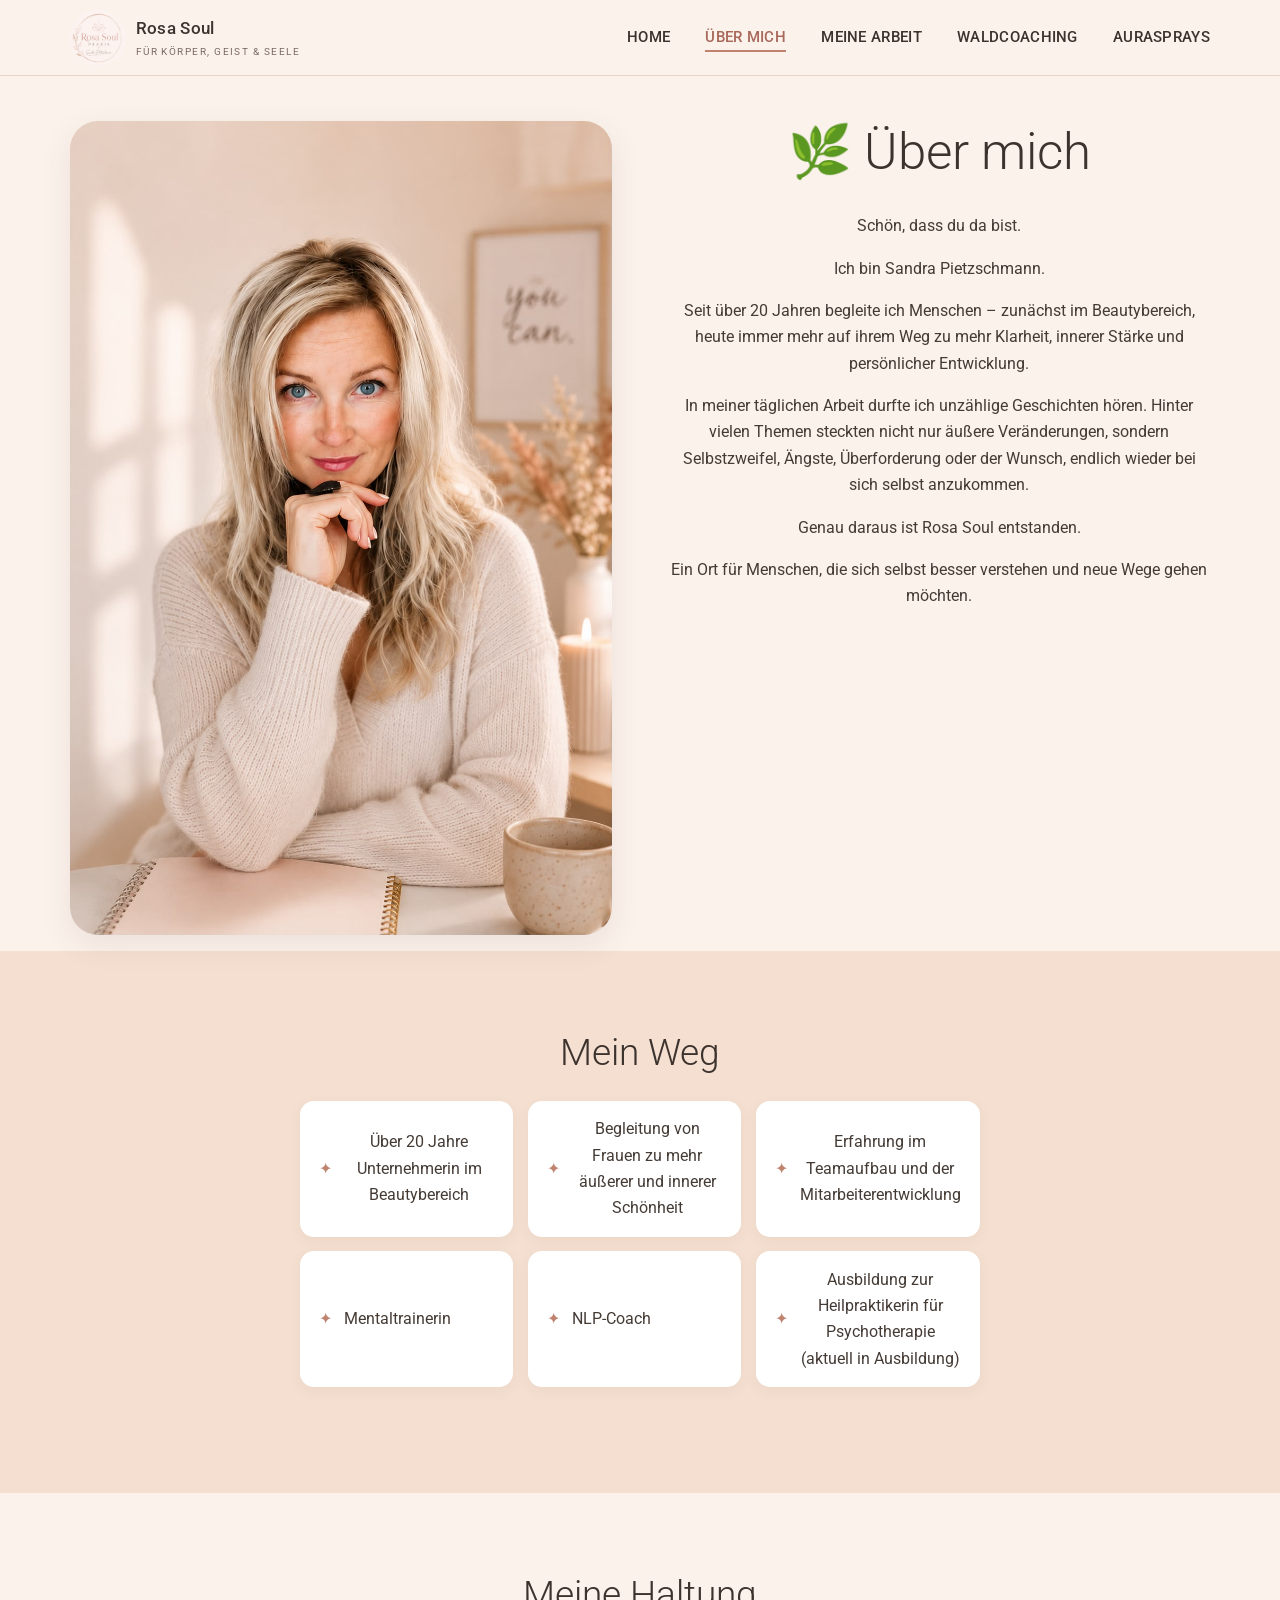
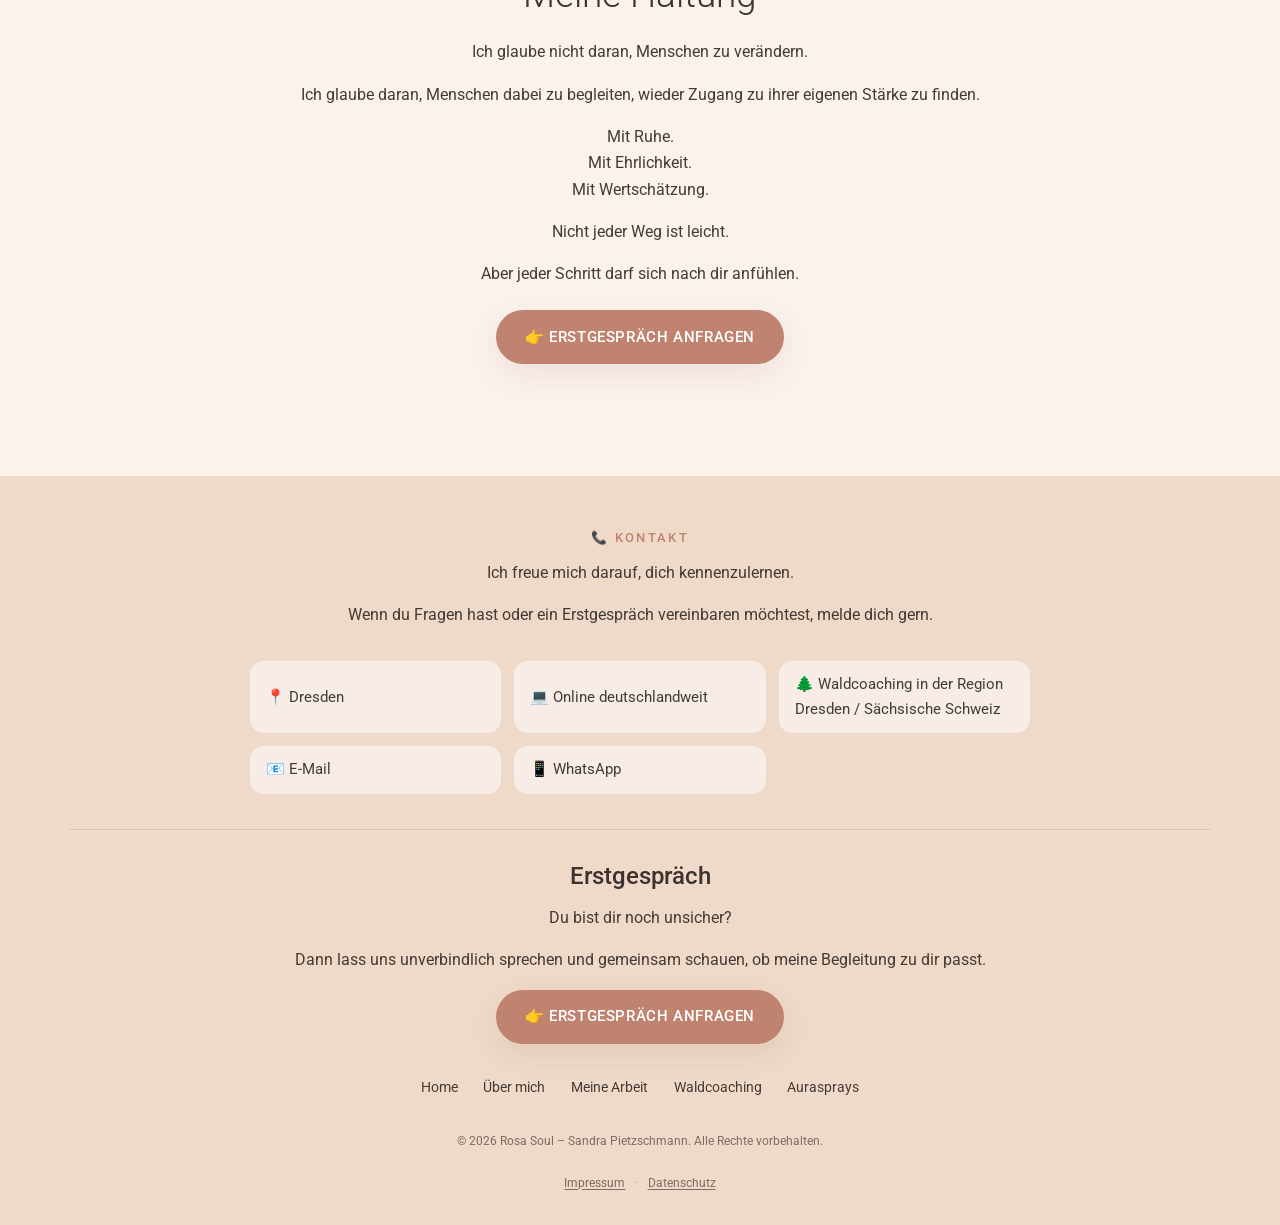
==== aboutme.html @ 737c42b9 "Add Rosa Soul website (5 content pages, Impressum, Datenschutz) Mobile-first HTML/CSS/JS site with s" ====
<!DOCTYPE html>
<html lang="de">
<head>
<meta charset="UTF-8">
<meta name="viewport" content="width=device-width, initial-scale=1.0">
<title>Über mich – Sandra Pietzschmann | Rosa Soul</title>
<meta name="description" content="Lerne Sandra Pietzschmann kennen – über 20 Jahre Erfahrung als Unternehmerin, Mentaltrainerin, NLP-Coach und angehende Heilpraktikerin für Psychotherapie.">
<link rel="stylesheet" href="css/style.css">
</head>
<body data-page="aboutme">

<header class="site-header">
  <div class="container">
    <a href="index.html" class="brand">
      <img src="images/logo.jpeg" alt="Rosa Soul Praxis Logo">
      <span>
        <span class="brand-name">Rosa Soul</span>
        <span class="brand-tagline">Für Körper, Geist &amp; Seele</span>
      </span>
    </a>
    <button class="nav-toggle" aria-label="Menü öffnen" aria-expanded="false">
      <span></span><span></span><span></span>
    </button>
    <nav class="main-nav">
      <ul>
        <li><a href="index.html" data-page="home">Home</a></li>
        <li><a href="aboutme.html" data-page="aboutme">Über mich</a></li>
        <li><a href="mywork.html" data-page="mywork">Meine Arbeit</a></li>
        <li><a href="forestcoaching.html" data-page="forestcoaching">Waldcoaching</a></li>
        <li><a href="auraspray.html" data-page="auraspray">Aurasprays</a></li>
      </ul>
    </nav>
  </div>
</header>
<div class="nav-backdrop"></div>

<main>

  <section class="page-hero">
    <div class="container">
      <div class="two-col">
        <div class="col-image">
          <img src="images/sandra.jpeg" alt="Sandra Pietzschmann">
        </div>
        <div class="col-text">
          <h1>🌿 Über mich</h1>
          <p>Schön, dass du da bist.</p>
          <p>Ich bin Sandra Pietzschmann.</p>
          <p>Seit über 20 Jahren begleite ich Menschen – zunächst im Beautybereich, heute immer mehr auf ihrem Weg zu mehr Klarheit, innerer Stärke und persönlicher Entwicklung.</p>
          <p>In meiner täglichen Arbeit durfte ich unzählige Geschichten hören. Hinter vielen Themen steckten nicht nur äußere Veränderungen, sondern Selbstzweifel, Ängste, Überforderung oder der Wunsch, endlich wieder bei sich selbst anzukommen.</p>
          <p>Genau daraus ist Rosa Soul entstanden.</p>
          <p>Ein Ort für Menschen, die sich selbst besser verstehen und neue Wege gehen möchten.</p>
        </div>
      </div>
    </div>
  </section>

  <section class="section-alt">
    <div class="container narrow text-center">
      <h2>Mein Weg</h2>
      <ul class="feature-list">
        <li>Über 20 Jahre Unternehmerin im Beautybereich</li>
        <li>Begleitung von Frauen zu mehr äußerer und innerer Schönheit</li>
        <li>Erfahrung im Teamaufbau und der Mitarbeiterentwicklung</li>
        <li>Mentaltrainerin</li>
        <li>NLP-Coach</li>
        <li>Ausbildung zur Heilpraktikerin für Psychotherapie (aktuell in Ausbildung)</li>
      </ul>
    </div>
  </section>

  <section>
    <div class="container narrow text-center">
      <h2>Meine Haltung</h2>
      <p>Ich glaube nicht daran, Menschen zu verändern.</p>
      <p>Ich glaube daran, Menschen dabei zu begleiten, wieder Zugang zu ihrer eigenen Stärke zu finden.</p>
      <p>Mit Ruhe.<br>Mit Ehrlichkeit.<br>Mit Wertschätzung.</p>
      <p>Nicht jeder Weg ist leicht.</p>
      <p>Aber jeder Schritt darf sich nach dir anfühlen.</p>
      <div class="btn-row" style="justify-content:center;">
        <a href="#kontakt" class="btn">👉 Erstgespräch anfragen</a>
      </div>
    </div>
  </section>

</main>

<footer class="site-footer" id="kontakt">
  <div class="container">
    <div class="footer-top">
      <span class="eyebrow">📞 Kontakt</span>
      <p>Ich freue mich darauf, dich kennenzulernen.</p>
      <p>Wenn du Fragen hast oder ein Erstgespräch vereinbaren möchtest, melde dich gern.</p>
    </div>
    <ul class="contact-list">
      <li>📍 Dresden</li>
      <li>💻 Online deutschlandweit</li>
      <li>🌲 Waldcoaching in der Region Dresden / Sächsische Schweiz</li>
      <li>📧 E-Mail <!-- TODO: echte E-Mail-Adresse als mailto:-Link einsetzen --></li>
      <li>📱 WhatsApp <!-- TODO: echte WhatsApp-Nummer als Link einsetzen --></li>
    </ul>
    <div class="footer-cta">
      <h3>Erstgespräch</h3>
      <p>Du bist dir noch unsicher?</p>
      <p>Dann lass uns unverbindlich sprechen und gemeinsam schauen, ob meine Begleitung zu dir passt.</p>
      <a href="#" class="btn"><!-- TODO: mailto: oder Kontaktformular verlinken -->👉 Erstgespräch anfragen</a>
    </div>
    <nav class="footer-nav" aria-label="Footer Navigation">
      <a href="index.html" data-page="home">Home</a>
      <a href="aboutme.html" data-page="aboutme">Über mich</a>
      <a href="mywork.html" data-page="mywork">Meine Arbeit</a>
      <a href="forestcoaching.html" data-page="forestcoaching">Waldcoaching</a>
      <a href="auraspray.html" data-page="auraspray">Aurasprays</a>
    </nav>
    <div class="footer-bottom">
      <p>&copy; 2026 Rosa Soul – Sandra Pietzschmann. Alle Rechte vorbehalten.</p>
      <nav class="legal-nav" aria-label="Rechtliches">
        <a href="Impressum.html" data-page="impressum">Impressum</a>
        <span class="sep" aria-hidden="true">·</span>
        <a href="Datenschutz.html" data-page="datenschutz">Datenschutz</a>
      </nav>
    </div>
  </div>
</footer>

<script src="js/main.js"></script>
</body>
</html>
---- css/style.css ----
/* ==========================================================================
   Rosa Soul – Sandra Pietzschmann
   Mobile-first Stylesheet
   ========================================================================== */

@import url('https://fonts.googleapis.com/css2?family=Roboto:ital,wght@0,300;0,400;0,500;0,700;1,300;1,400&display=swap');

:root {
  --color-bg: #fbf2ec;
  --color-bg-alt: #f4dfd0;
  --color-surface: #ffffff;
  --color-accent: #c0836f;
  --color-accent-dark: #a8695a;
  --color-accent-light: #e8c3b4;
  --color-text: #453b35;
  --color-text-muted: #7c6c64;
  --color-heading: #3d332e;
  --color-border: #e9d5c8;

  --font-base: 'Roboto', Arial, sans-serif;

  --max-width: 1180px;

  --radius-s: 6px;
  --radius-m: 14px;
  --radius-l: 28px;
  --radius-pill: 999px;

  --shadow-soft: 0 10px 30px rgba(120, 80, 60, 0.1);
  --transition: 0.25s ease;
}

/* ---------- Reset ---------- */
*,
*::before,
*::after {
  box-sizing: border-box;
}

html {
  scroll-behavior: smooth;
  -webkit-text-size-adjust: 100%;
}

body {
  margin: 0;
  font-family: var(--font-base);
  font-weight: 400;
  color: var(--color-text);
  background: var(--color-bg);
  line-height: 1.65;
  overflow-x: hidden;
}

img {
  max-width: 100%;
  display: block;
  height: auto;
}

a {
  color: inherit;
  text-decoration: none;
}

ul {
  list-style: none;
  margin: 0;
  padding: 0;
}

h1, h2, h3, h4 {
  font-family: var(--font-base);
  color: var(--color-heading);
  font-weight: 300;
  line-height: 1.2;
  margin: 0 0 0.6em;
}

h1 { font-size: clamp(2rem, 6vw, 3.2rem); font-weight: 300; }
h2 { font-size: clamp(1.6rem, 4vw, 2.3rem); font-weight: 300; }
h3 { font-size: clamp(1.15rem, 3vw, 1.5rem); font-weight: 500; }

p {
  margin: 0 0 1em;
}

.eyebrow {
  display: block;
  font-size: 0.8rem;
  letter-spacing: 0.18em;
  text-transform: uppercase;
  color: var(--color-accent);
  font-weight: 500;
  margin-bottom: 0.9em;
}

.lead {
  font-style: italic;
  color: var(--color-accent-dark);
  font-weight: 400;
}

.hero-lead {
  font-size: clamp(1.3rem, 3.6vw, 1.9rem);
  font-weight: 300;
  color: var(--color-heading);
}

.eyebrow-heading {
  font-size: 0.8rem;
  letter-spacing: 0.18em;
  text-transform: uppercase;
  color: var(--color-accent);
  font-weight: 500;
}

.cta-lead {
  font-size: clamp(1.3rem, 3.2vw, 1.9rem);
  font-weight: 300;
  color: var(--color-heading);
}

.container {
  width: 100%;
  max-width: var(--max-width);
  margin: 0 auto;
  padding: 0 1.25rem;
}

section {
  padding: 3.2rem 0;
}

.section-alt {
  background: var(--color-bg-alt);
}

.section-alt .divider,
.divider {
  width: 46px;
  height: 2px;
  background: var(--color-accent);
  margin: 0.9rem auto 1.4rem;
  border: none;
}

.text-center { text-align: center; }

.narrow {
  max-width: 720px;
  margin-left: auto;
  margin-right: auto;
}

/* ---------- Buttons ---------- */
.btn {
  display: inline-flex;
  align-items: center;
  gap: 0.5em;
  background: var(--color-accent);
  color: #fff;
  border: none;
  padding: 0.95em 1.9em;
  border-radius: var(--radius-pill);
  font-family: var(--font-base);
  font-size: 0.95rem;
  font-weight: 500;
  letter-spacing: 0.04em;
  text-transform: uppercase;
  cursor: pointer;
  transition: background var(--transition), transform var(--transition), box-shadow var(--transition);
  box-shadow: var(--shadow-soft);
}

.btn:hover,
.btn:focus-visible {
  background: var(--color-accent-dark);
  transform: translateY(-2px);
}

.btn-outline {
  background: transparent;
  color: var(--color-accent-dark);
  border: 1.5px solid var(--color-accent);
  box-shadow: none;
}

.btn-outline:hover {
  background: var(--color-accent);
  color: #fff;
}

.btn-row {
  display: flex;
  flex-wrap: wrap;
  gap: 0.9rem;
  margin-top: 1.4rem;
}

/* ---------- Header / Nav ---------- */
.site-header {
  position: sticky;
  top: 0;
  z-index: 100;
  background: rgba(251, 242, 236, 0.94);
  backdrop-filter: blur(6px);
  border-bottom: 1px solid var(--color-border);
}

.site-header .container {
  display: flex;
  align-items: center;
  justify-content: space-between;
  padding-top: 0.6rem;
  padding-bottom: 0.6rem;
}

.brand {
  display: flex;
  align-items: center;
  gap: 0.6rem;
}

.brand img {
  height: 56px;
  width: 56px;
  object-fit: cover;
  border-radius: 50%;
}

.brand-name {
  font-weight: 500;
  font-size: 1.05rem;
  color: var(--color-heading);
  letter-spacing: 0.02em;
}

.brand-tagline {
  display: block;
  font-size: 0.65rem;
  letter-spacing: 0.14em;
  text-transform: uppercase;
  color: var(--color-text-muted);
}

.nav-toggle {
  display: flex;
  flex-direction: column;
  justify-content: center;
  gap: 5px;
  width: 42px;
  height: 42px;
  border: none;
  background: transparent;
  cursor: pointer;
  padding: 0;
  z-index: 110;
}

.nav-toggle span {
  display: block;
  height: 2px;
  width: 100%;
  background: var(--color-heading);
  border-radius: 2px;
  transition: transform var(--transition), opacity var(--transition);
}

.nav-toggle[aria-expanded="true"] span:nth-child(1) {
  transform: translateY(7px) rotate(45deg);
}
.nav-toggle[aria-expanded="true"] span:nth-child(2) {
  opacity: 0;
}
.nav-toggle[aria-expanded="true"] span:nth-child(3) {
  transform: translateY(-7px) rotate(-45deg);
}

.main-nav {
  position: fixed;
  inset: 0 0 0 30%;
  background: var(--color-bg);
  display: flex;
  flex-direction: column;
  justify-content: center;
  padding: 2rem;
  transform: translateX(100%);
  transition: transform var(--transition);
  box-shadow: -10px 0 40px rgba(80, 50, 40, 0.12);
}

.main-nav.is-open {
  transform: translateX(0);
}

.main-nav ul {
  display: flex;
  flex-direction: column;
  gap: 1.4rem;
}

.main-nav a {
  font-size: 1.3rem;
  font-weight: 400;
  color: var(--color-heading);
  padding-bottom: 4px;
  border-bottom: 2px solid transparent;
}

.main-nav a:hover,
.main-nav a.is-active {
  color: var(--color-accent-dark);
  border-color: var(--color-accent);
}

.nav-backdrop {
  position: fixed;
  inset: 0;
  background: rgba(60, 40, 30, 0.28);
  opacity: 0;
  pointer-events: none;
  transition: opacity var(--transition);
  z-index: 99;
}

.nav-backdrop.is-open {
  opacity: 1;
  pointer-events: auto;
}

body.nav-open {
  overflow: hidden;
}

/* ---------- Hero ---------- */
.hero {
  padding: 2.5rem 0 3rem;
}

.hero .container {
  display: flex;
  flex-direction: column;
  gap: 2.2rem;
}

.hero-media img {
  border-radius: var(--radius-l);
  box-shadow: var(--shadow-soft);
  width: 100%;
  object-fit: cover;
  aspect-ratio: 4 / 5;
}

.hero-content h1 em,
h1 em,
h2 em {
  font-style: italic;
  color: var(--color-accent);
}

/* ---------- Icon cards / offers ---------- */
.card-grid {
  display: grid;
  grid-template-columns: 1fr;
  gap: 1.6rem;
  margin-top: 2.2rem;
}

.card {
  background: var(--color-surface);
  border-radius: var(--radius-m);
  padding: 1.8rem 1.5rem;
  text-align: center;
  box-shadow: var(--shadow-soft);
}

.card .icon-circle {
  width: 68px;
  height: 68px;
  border-radius: 50%;
  background: var(--color-bg-alt);
  display: flex;
  align-items: center;
  justify-content: center;
  font-size: 1.7rem;
  margin: 0 auto 1rem;
}

.card h3 {
  margin-bottom: 0.5rem;
}

.card p {
  color: var(--color-text-muted);
  font-size: 0.95rem;
  margin-bottom: 1.1rem;
}

/* ---------- Feature list (checklist style) ---------- */
.feature-list {
  display: grid;
  grid-template-columns: 1fr;
  gap: 0.9rem;
  margin: 1.6rem 0;
}

.feature-list li {
  background: var(--color-surface);
  border-radius: var(--radius-m);
  padding: 0.95rem 1.2rem;
  display: flex;
  align-items: center;
  gap: 0.75rem;
  box-shadow: 0 4px 14px rgba(120, 80, 60, 0.06);
}

.feature-list li::before {
  content: '\2726';
  color: var(--color-accent);
  flex-shrink: 0;
}

.section-alt .feature-list li {
  background: var(--color-surface);
}

.feature-list--plain li::before {
  content: '';
  display: none;
}

.note {
  color: var(--color-text-muted);
  font-size: 0.9rem;
  font-style: italic;
}

/* ---------- Generic content section ---------- */
.content-block {
  max-width: 760px;
  margin: 0 auto;
}

.content-block + .content-block {
  margin-top: 2rem;
}

.page-hero {
  padding: 2.8rem 0 1rem;
  text-align: center;
}

.page-hero .divider {
  margin-top: 0.4rem;
}

.image-block {
  margin: 2rem 0;
}

.image-block img {
  border-radius: var(--radius-l);
  box-shadow: var(--shadow-soft);
  width: 100%;
  object-fit: cover;
}

.two-col {
  display: flex;
  flex-direction: column;
  gap: 2rem;
  align-items: center;
}

.two-col .col-image img {
  border-radius: var(--radius-l);
  box-shadow: var(--shadow-soft);
}

/* ---------- CTA banner ---------- */
.cta-banner {
  background: var(--color-accent-light);
  border-radius: var(--radius-l);
  padding: 2.4rem 1.6rem;
  text-align: center;
  margin: 1rem auto 0;
}

.cta-banner h2 {
  margin-bottom: 0.3rem;
}

.cta-banner .btn-row {
  justify-content: center;
}

/* ---------- Footer / Kontakt ---------- */
.site-footer {
  background: #efd9c9;
  padding: 3.2rem 0 2rem;
  margin-top: 2rem;
}

.footer-top {
  text-align: center;
  max-width: 640px;
  margin: 0 auto 2rem;
}

.contact-list {
  display: grid;
  grid-template-columns: 1fr;
  gap: 0.8rem;
  max-width: 480px;
  margin: 0 auto 2.2rem;
}

.contact-list li {
  display: flex;
  align-items: center;
  gap: 0.7rem;
  background: rgba(255, 255, 255, 0.55);
  padding: 0.7rem 1rem;
  border-radius: var(--radius-m);
  font-size: 0.95rem;
}

.footer-cta {
  text-align: center;
  border-top: 1px solid rgba(90, 60, 45, 0.15);
  padding-top: 2rem;
}

.footer-nav {
  display: flex;
  flex-wrap: wrap;
  justify-content: center;
  gap: 1rem 1.6rem;
  margin: 2rem 0;
  font-size: 0.9rem;
}

.footer-nav a:hover {
  color: var(--color-accent-dark);
}

.footer-bottom {
  display: flex;
  flex-direction: column;
  align-items: center;
  gap: 0.5rem;
  text-align: center;
  font-size: 0.78rem;
  color: var(--color-text-muted);
  margin-top: 1.6rem;
}

.legal-nav {
  display: flex;
  align-items: center;
  gap: 0.6rem;
}

.legal-nav a {
  color: var(--color-text-muted);
  text-decoration: underline;
  text-underline-offset: 2px;
}

.legal-nav a:hover,
.legal-nav a.is-active {
  color: var(--color-accent-dark);
}

.legal-nav .sep {
  opacity: 0.6;
}

/* ---------- Legal content (Impressum / Datenschutz) ---------- */
.legal-content h2 {
  font-size: 1.35rem;
  font-weight: 500;
  margin-top: 2.2rem;
}

.legal-content h3 {
  margin-top: 1.5rem;
}

.legal-content p {
  margin-bottom: 1em;
}

.legal-content ol,
.legal-content ul {
  margin: 0 0 1.2em 1.3em;
  padding: 0;
}

.legal-content li {
  margin-bottom: 0.8em;
}

.legal-content ul.sub-list {
  margin-top: 0.5em;
  margin-bottom: 0;
}

.legal-content a {
  color: var(--color-accent-dark);
  text-decoration: underline;
  text-underline-offset: 2px;
}

.legal-content a:hover {
  color: var(--color-accent);
}

.legal-content .meta {
  color: var(--color-text-muted);
  font-size: 0.85rem;
  margin-top: 2.5rem;
  padding-top: 1.5rem;
  border-top: 1px solid var(--color-border);
}

/* ==========================================================================
   Tablet
   ========================================================================== */
@media (min-width: 640px) {
  .card-grid {
    grid-template-columns: repeat(2, 1fr);
  }

  .feature-list {
    grid-template-columns: repeat(2, 1fr);
  }

  .contact-list {
    grid-template-columns: repeat(2, 1fr);
    max-width: 620px;
  }
}

/* ==========================================================================
   Desktop
   ========================================================================== */
@media (min-width: 900px) {
  section {
    padding: 5rem 0;
  }

  .nav-toggle {
    display: none;
  }

  .main-nav {
    position: static;
    transform: none;
    background: transparent;
    flex-direction: row;
    padding: 0;
    box-shadow: none;
    inset: auto;
  }

  .main-nav ul {
    flex-direction: row;
    gap: 2.2rem;
  }

  .main-nav a {
    font-size: 0.95rem;
    font-weight: 500;
    letter-spacing: 0.02em;
    text-transform: uppercase;
  }

  .nav-backdrop {
    display: none;
  }

  .hero .container {
    flex-direction: row;
    align-items: center;
  }

  .hero-content,
  .hero-media {
    flex: 1 1 50%;
  }

  .hero-content {
    padding-right: 2rem;
  }

  .card-grid {
    grid-template-columns: repeat(3, 1fr);
  }

  .card-grid.cols-4 {
    grid-template-columns: repeat(4, 1fr);
  }

  .feature-list {
    grid-template-columns: repeat(3, 1fr);
  }

  .two-col {
    flex-direction: row;
    align-items: flex-start;
    gap: 3.5rem;
  }

  .two-col.reverse {
    flex-direction: row-reverse;
  }

  .two-col .col-image,
  .two-col .col-text {
    flex: 1 1 50%;
  }

  .cta-banner {
    padding: 3.2rem 4rem;
  }

  .contact-list {
    grid-template-columns: repeat(3, 1fr);
    max-width: 780px;
  }
}

@media (min-width: 1200px) {
  .hero-content h1 {
    font-size: 3.4rem;
  }
}
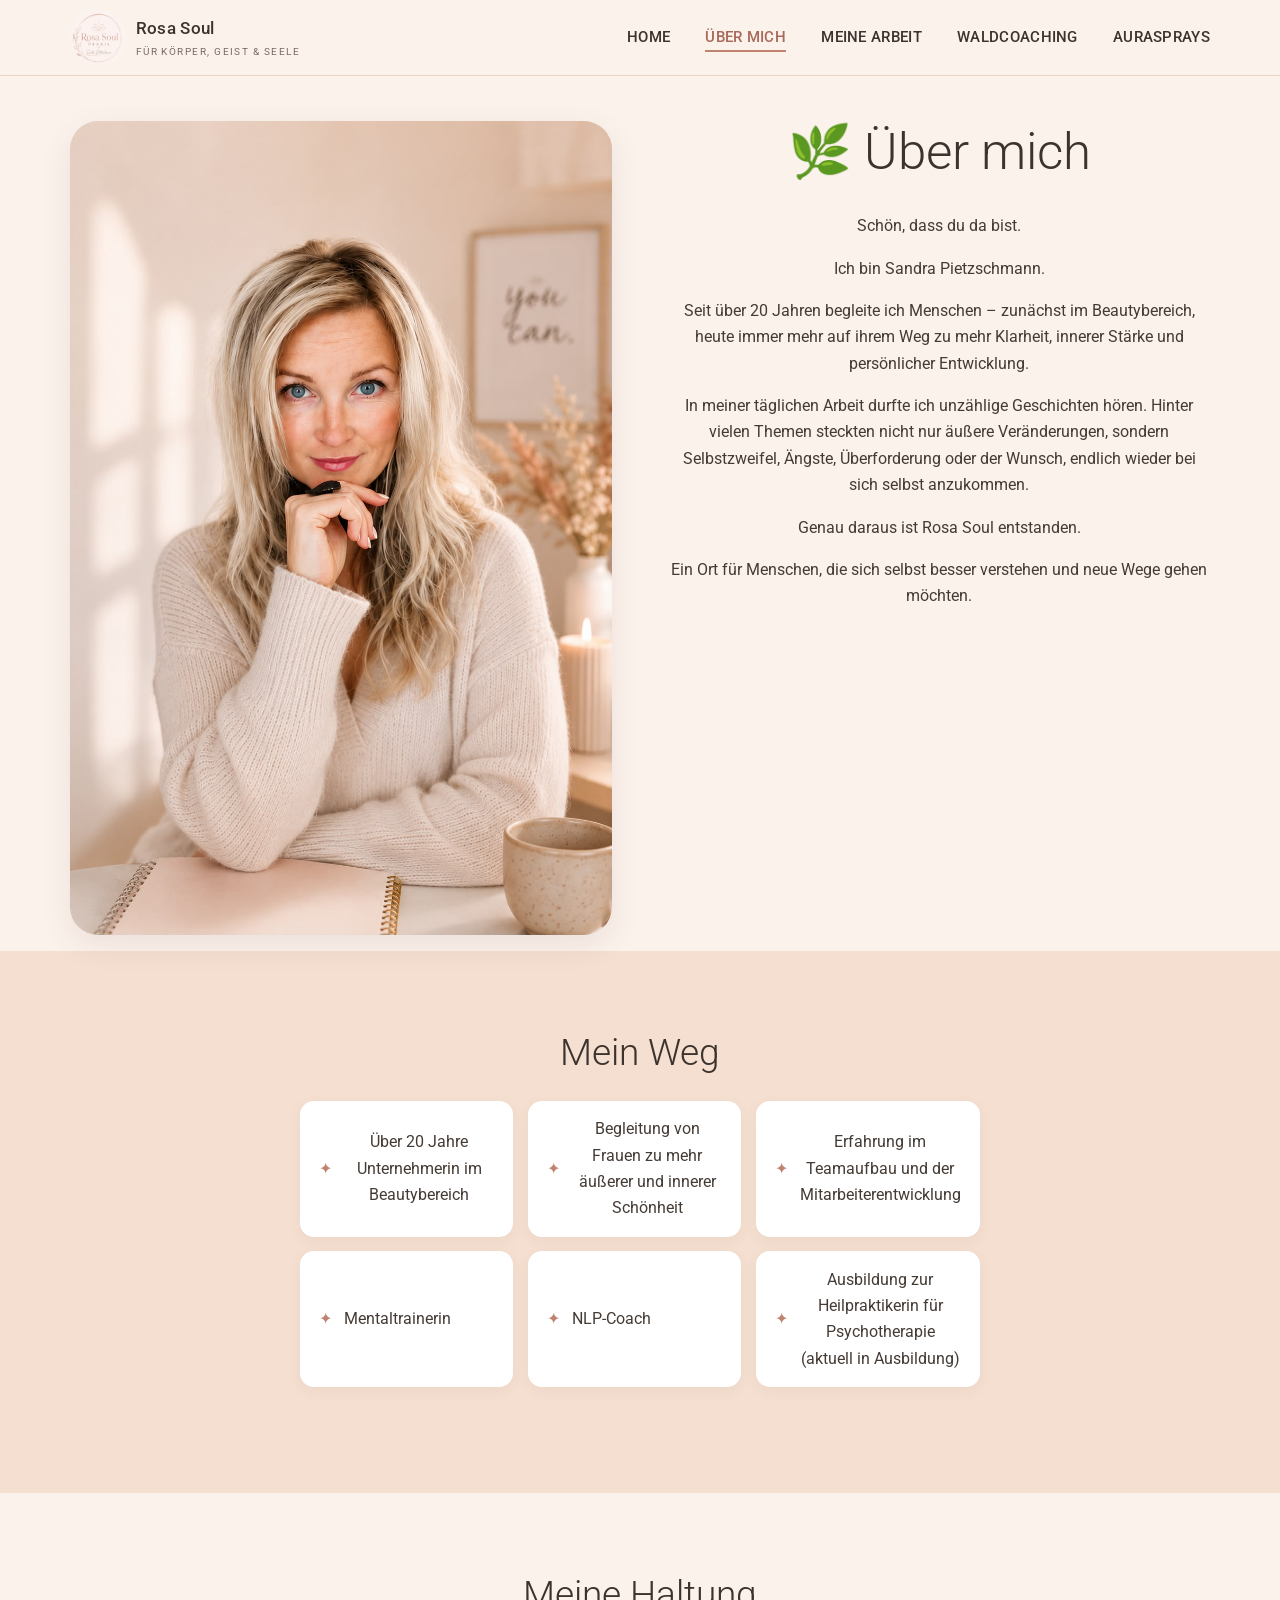
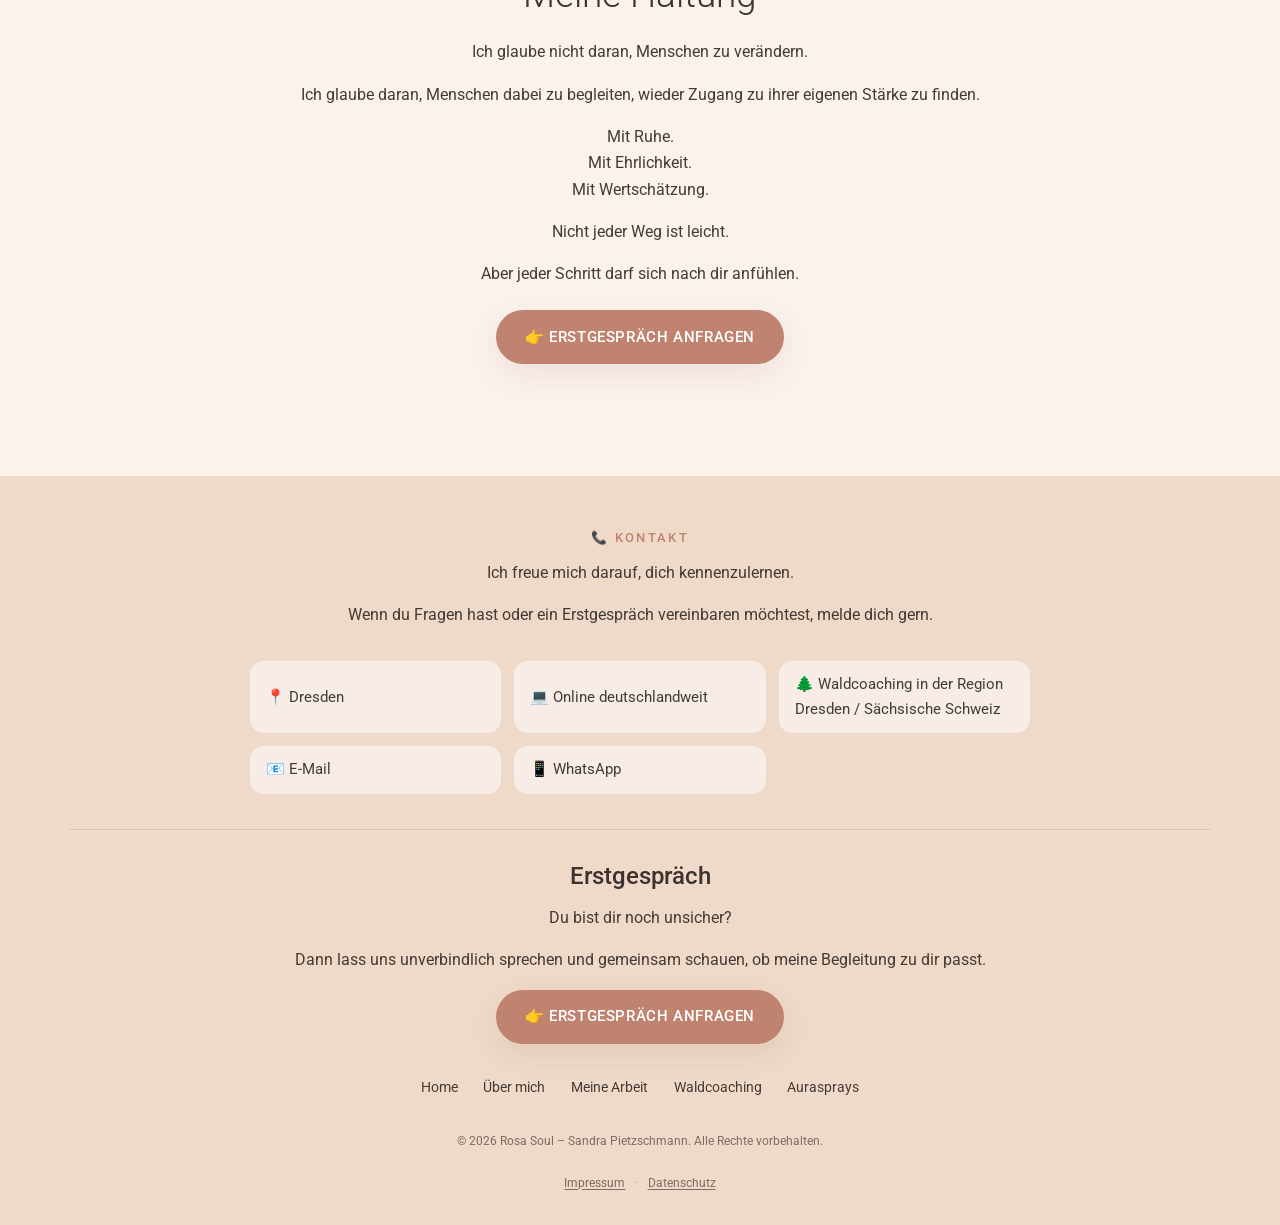
==== commit f06d0a52: "Fix mobile hamburger menu and remove stray desktop scrollbar The header's backdrop-filter blur creat" ====
--- a/aboutme.html
+++ b/aboutme.html
@@ -10,6 +10,7 @@
 <body data-page="aboutme">
 
 <header class="site-header">
+  <div class="header-bg"></div>
   <div class="container">
     <a href="index.html" class="brand">
       <img src="images/logo.jpeg" alt="Rosa Soul Praxis Logo">
--- a/css/style.css
+++ b/css/style.css
@@ -203,12 +203,27 @@
   position: sticky;
   top: 0;
   z-index: 100;
+  border-bottom: 1px solid var(--color-border);
+}
+
+/*
+  The blur/background live on this separate layer (not on .site-header
+  itself) because `backdrop-filter` on an ancestor creates a new
+  containing block for `position: fixed` descendants — that broke the
+  full-viewport mobile nav, which is nested inside the header for the
+  desktop inline layout.
+*/
+.header-bg {
+  position: absolute;
+  inset: 0;
+  z-index: 0;
   background: rgba(251, 242, 236, 0.94);
   backdrop-filter: blur(6px);
-  border-bottom: 1px solid var(--color-border);
 }
 
 .site-header .container {
+  position: relative;
+  z-index: 1;
   display: flex;
   align-items: center;
   justify-content: space-between;
@@ -280,11 +295,15 @@
 .main-nav {
   position: fixed;
   inset: 0 0 0 30%;
+  z-index: 95;
   background: var(--color-bg);
   display: flex;
   flex-direction: column;
-  justify-content: center;
-  padding: 2rem;
+  justify-content: flex-start;
+  align-items: stretch;
+  padding: 7rem 2rem 2rem;
+  overflow-y: auto;
+  -webkit-overflow-scrolling: touch;
   transform: translateX(100%);
   transition: transform var(--transition);
   box-shadow: -10px 0 40px rgba(80, 50, 40, 0.12);
@@ -321,7 +340,7 @@
   opacity: 0;
   pointer-events: none;
   transition: opacity var(--transition);
-  z-index: 99;
+  z-index: 90;
 }
 
 .nav-backdrop.is-open {
@@ -663,6 +682,7 @@
     padding: 0;
     box-shadow: none;
     inset: auto;
+    overflow: visible;
   }
 
   .main-nav ul {
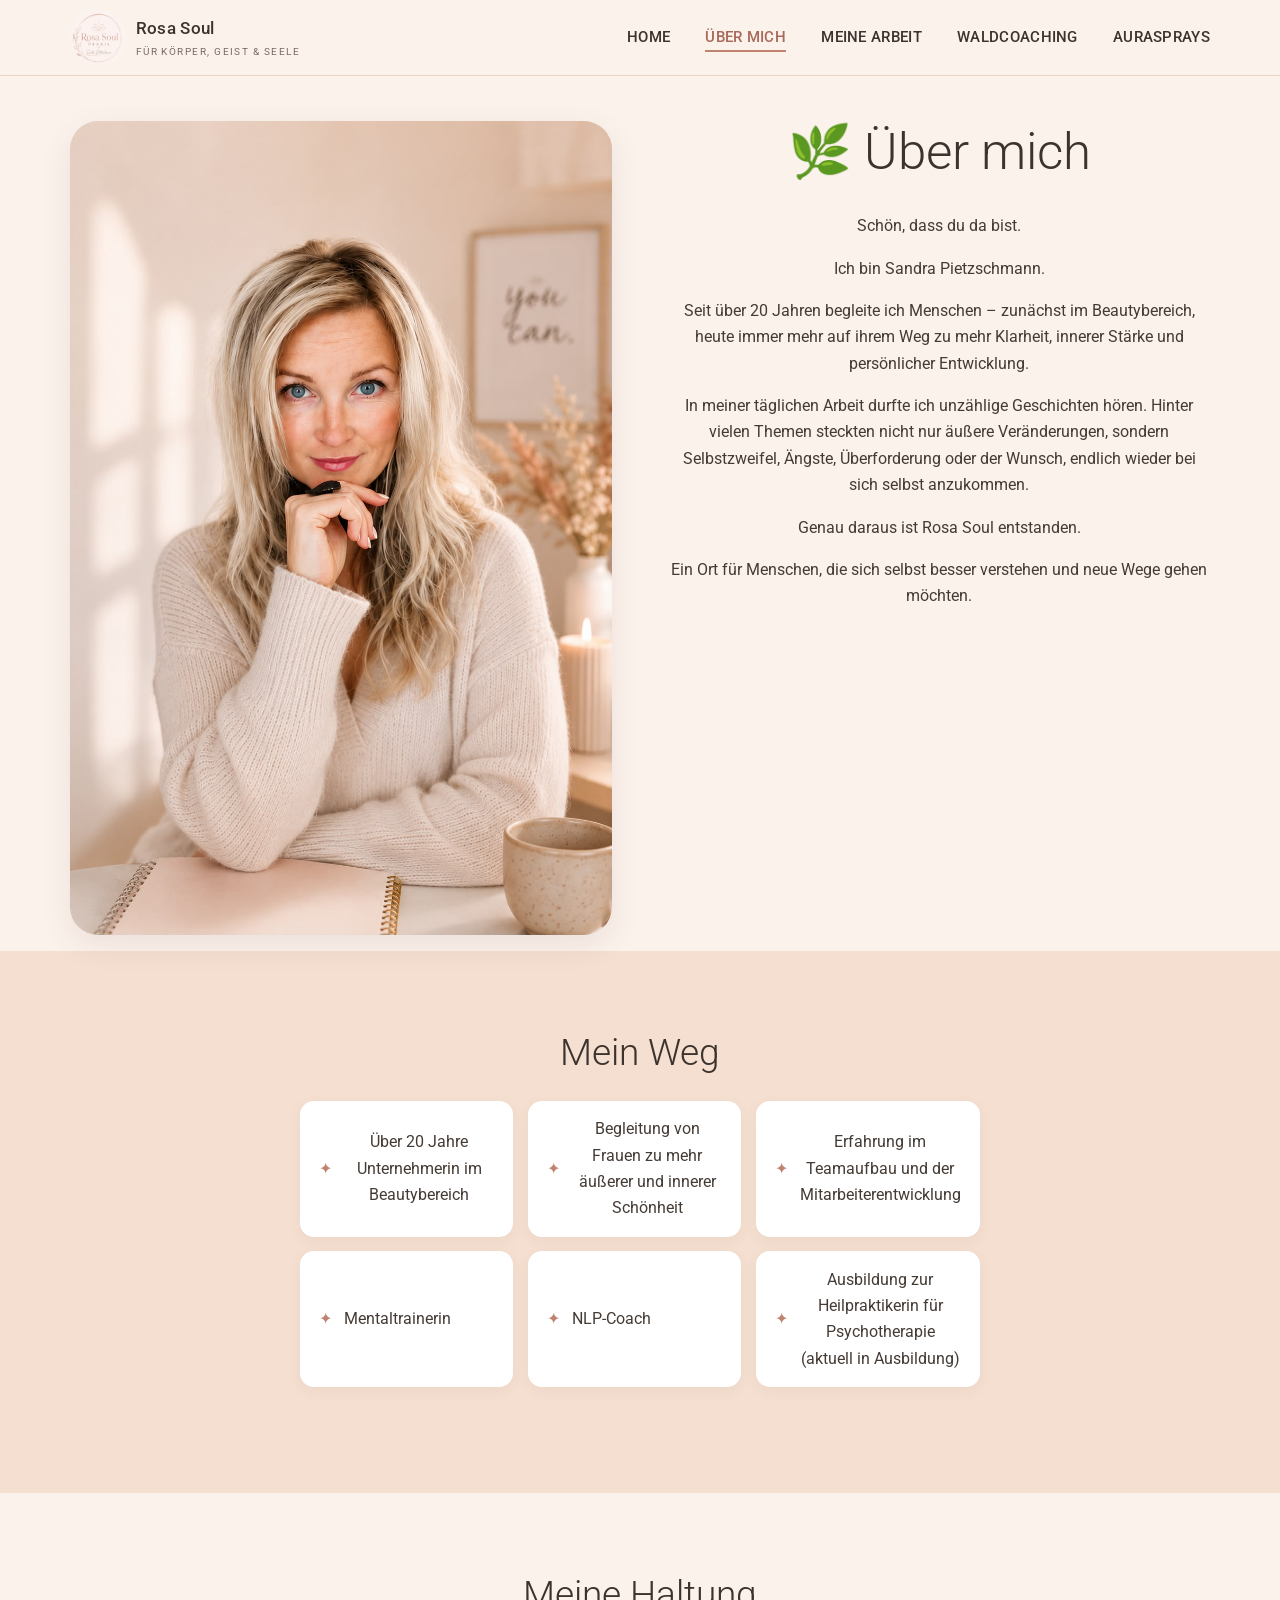
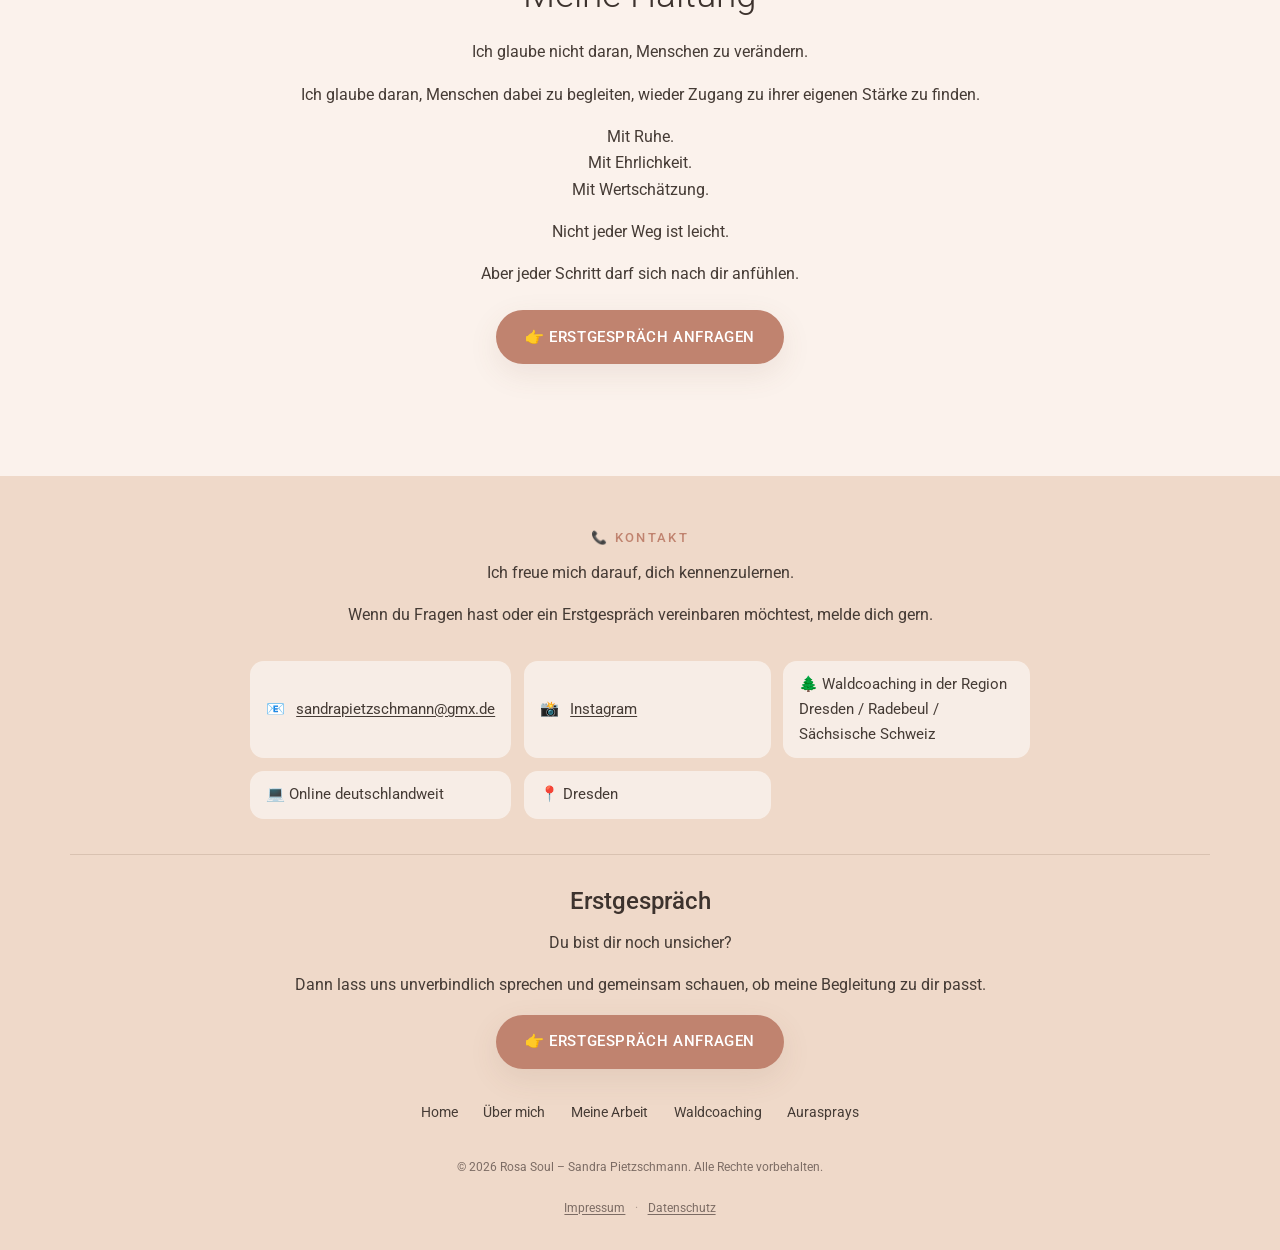
==== commit 49b68cbe: "Replace Waldcoaching photo with looping video and refresh contact info Waldcoaching: swap the static" ====
--- a/aboutme.html
+++ b/aboutme.html
@@ -94,11 +94,11 @@
       <p>Wenn du Fragen hast oder ein Erstgespräch vereinbaren möchtest, melde dich gern.</p>
     </div>
     <ul class="contact-list">
+      <li>📧 <a href="mailto:sandrapietzschmann@gmx.de">sandrapietzschmann@gmx.de</a></li>
+      <li>📸 <a href="https://www.instagram.com/rosa.soul.praxis" target="_blank" rel="noopener">Instagram</a></li>
+      <li>🌲 Waldcoaching in der Region Dresden / Radebeul / Sächsische Schweiz</li>
+      <li>💻 Online deutschlandweit</li>
       <li>📍 Dresden</li>
-      <li>💻 Online deutschlandweit</li>
-      <li>🌲 Waldcoaching in der Region Dresden / Sächsische Schweiz</li>
-      <li>📧 E-Mail <!-- TODO: echte E-Mail-Adresse als mailto:-Link einsetzen --></li>
-      <li>📱 WhatsApp <!-- TODO: echte WhatsApp-Nummer als Link einsetzen --></li>
     </ul>
     <div class="footer-cta">
       <h3>Erstgespräch</h3>
--- a/css/style.css
+++ b/css/style.css
@@ -455,6 +455,79 @@
   font-style: italic;
 }
 
+/* ---------- Collection list (expandable details) ---------- */
+.collection-list {
+  display: flex;
+  flex-direction: column;
+  gap: 0.9rem;
+  margin: 1.6rem 0;
+  text-align: left;
+}
+
+.collection-item {
+  background: var(--color-surface);
+  border-radius: var(--radius-m);
+  box-shadow: 0 4px 14px rgba(120, 80, 60, 0.06);
+  overflow: hidden;
+}
+
+.collection-item summary {
+  list-style: none !important;
+  cursor: pointer;
+  display: flex !important;
+  align-items: center;
+  justify-content: space-between;
+  gap: 0.75rem;
+  padding: 0.95rem 1.2rem;
+  font-weight: 500;
+  color: var(--color-heading);
+  transition: background var(--transition);
+}
+
+.collection-item summary::-webkit-details-marker {
+  display: none;
+}
+
+.collection-item summary:hover {
+  background: var(--color-bg-alt);
+}
+
+.collection-item[open] summary {
+  border-bottom: 1px solid var(--color-border);
+}
+
+.collection-item-toggle {
+  flex-shrink: 0;
+}
+
+.collection-item-toggle::before {
+  content: '+';
+  display: inline-block;
+  font-size: 1.3rem;
+  line-height: 1;
+  color: var(--color-accent);
+  transition: transform var(--transition);
+}
+
+.collection-item[open] .collection-item-toggle::before {
+  transform: rotate(45deg);
+}
+
+.collection-item-body {
+  padding: 0.2rem 1.2rem 1.2rem;
+}
+
+.collection-item-subtitle {
+  color: var(--color-accent-dark);
+  font-weight: 500;
+  font-style: italic;
+  margin-bottom: 0.6em;
+}
+
+.collection-item-body p:last-child {
+  margin-bottom: 0;
+}
+
 /* ---------- Generic content section ---------- */
 .content-block {
   max-width: 760px;
@@ -495,6 +568,22 @@
 .two-col .col-image img {
   border-radius: var(--radius-l);
   box-shadow: var(--shadow-soft);
+}
+
+/*
+  forest.mp4 is filmed in portrait (576x1024). Cropped to a landscape
+  box via object-fit so it never towers taller than it is wide on
+  desktop, regardless of the source footage's native orientation.
+*/
+.two-col .col-image video {
+  width: 100%;
+  aspect-ratio: 4 / 3;
+  object-fit: cover;
+  object-position: center 26%;
+  display: block;
+  border-radius: var(--radius-l);
+  box-shadow: var(--shadow-soft);
+  background: var(--color-bg-alt);
 }
 
 /* ---------- CTA banner ---------- */
@@ -543,6 +632,16 @@
   padding: 0.7rem 1rem;
   border-radius: var(--radius-m);
   font-size: 0.95rem;
+}
+
+.contact-list a {
+  color: inherit;
+  text-decoration: underline;
+  text-underline-offset: 2px;
+}
+
+.contact-list a:hover {
+  color: var(--color-accent-dark);
 }
 
 .footer-cta {
@@ -712,7 +811,7 @@
   }
 
   .hero-content {
-    padding-right: 2rem;
+    padding-left: 2rem;
   }
 
   .card-grid {
